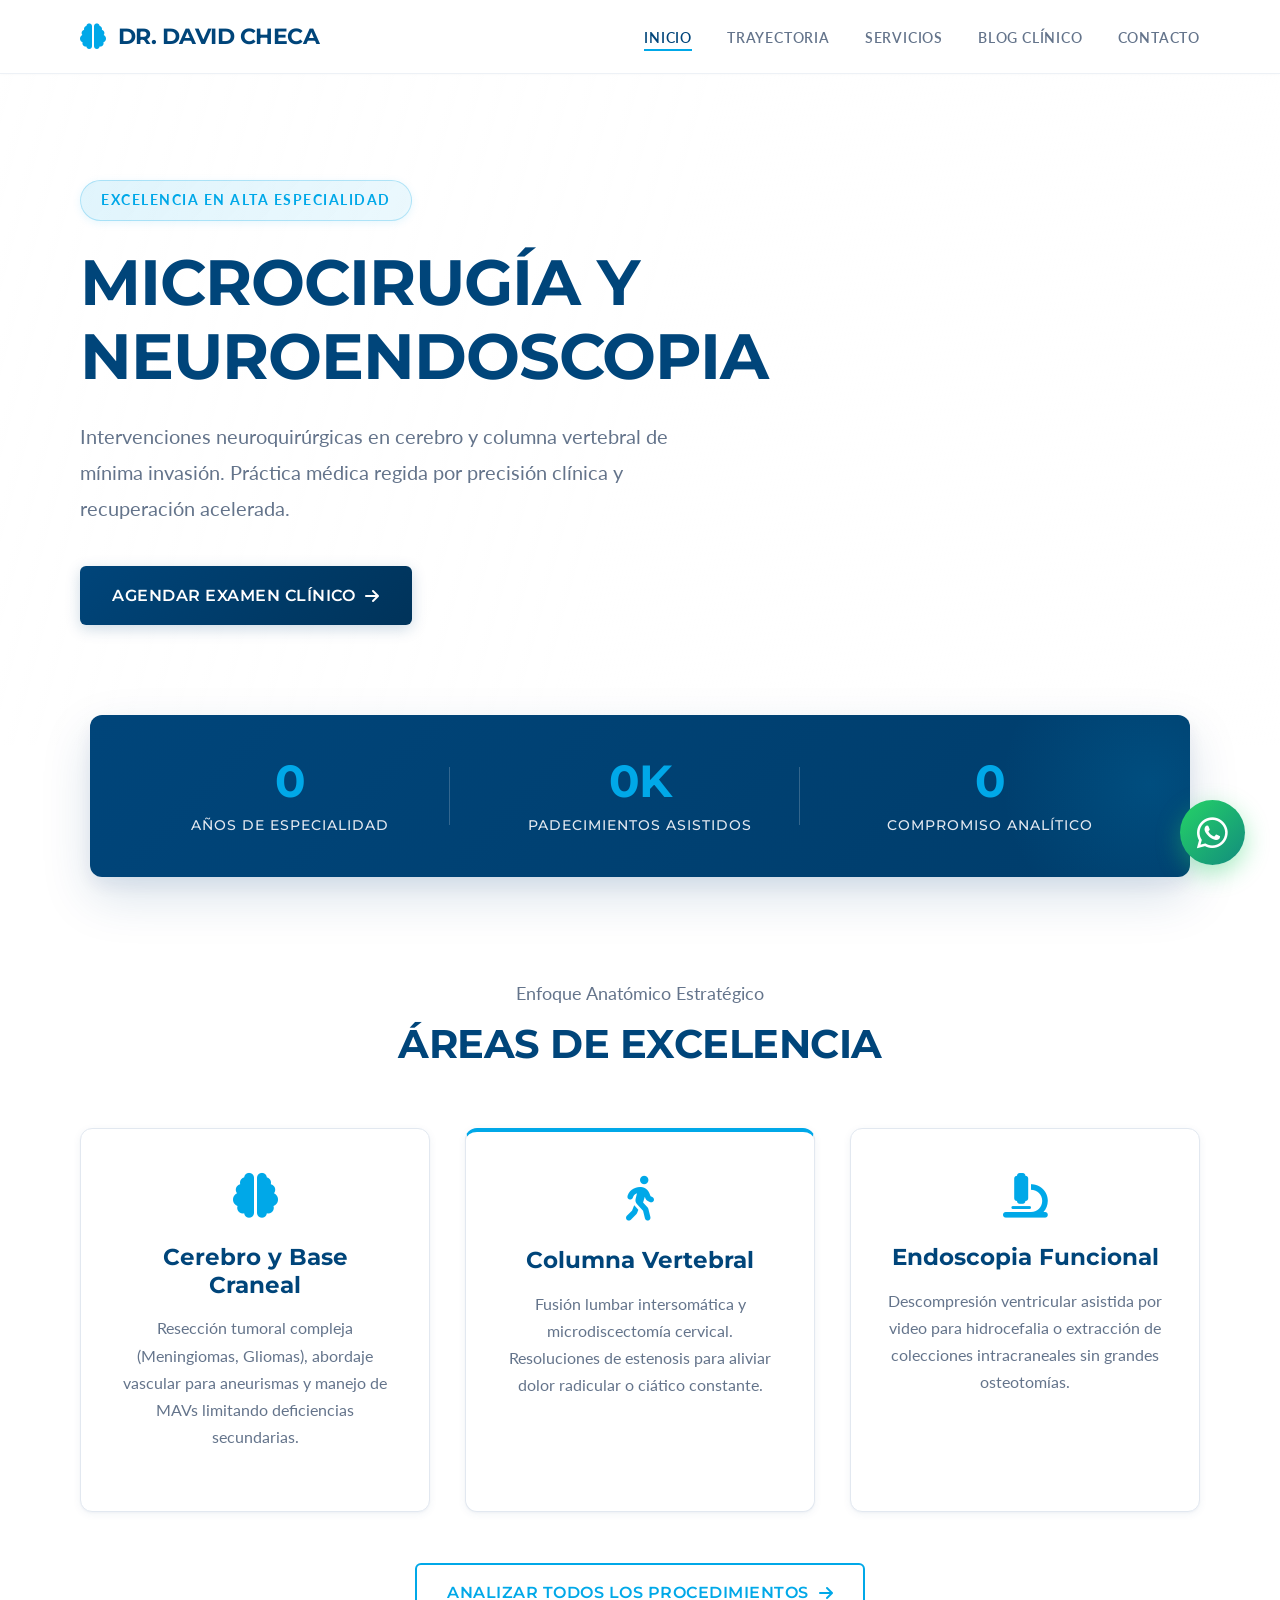
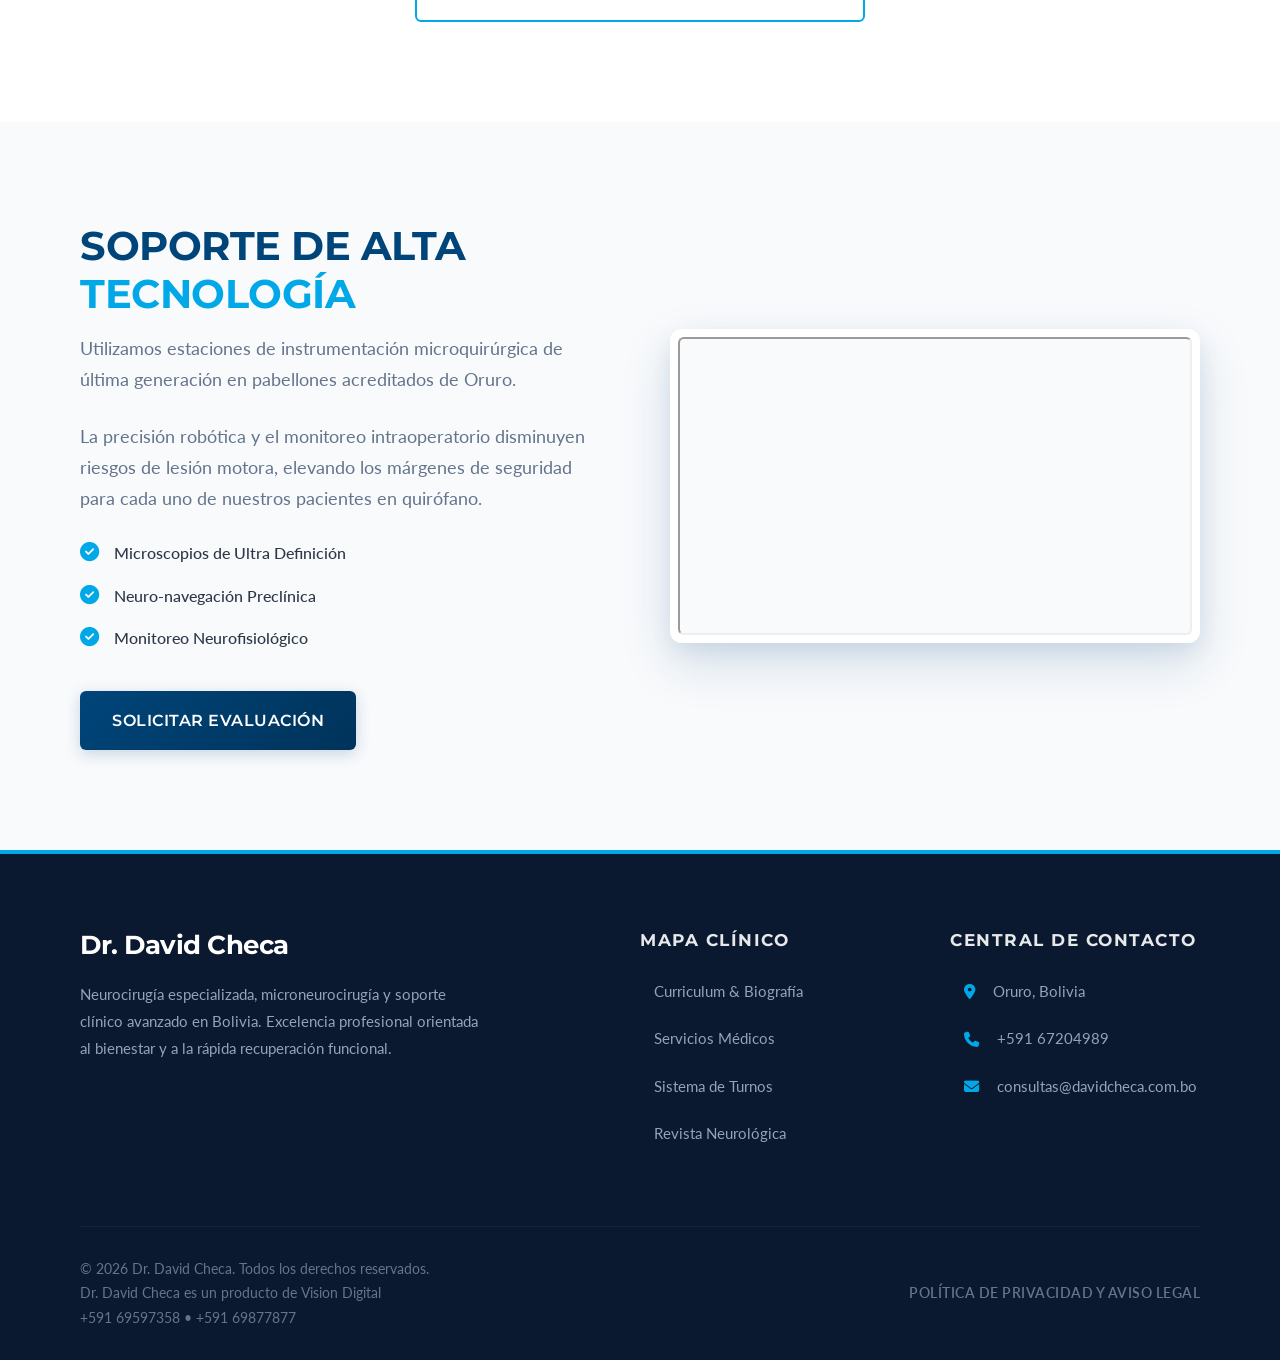
==== index.html @ 6f78ab4d "first commit" ====
<!DOCTYPE html>
<html lang="es">

<head>
    <meta charset="UTF-8">
    <meta name="viewport" content="width=device-width, initial-scale=1.0">
    <meta name="description"
        content="Dr. David Checa - Neurocirujano especialista. Microneurocirugía avanzada en Bolivia.">
    <title>Dr. David Checa | MicroNeurocirugía y Columna</title>

    <link rel="stylesheet" href="https://cdnjs.cloudflare.com/ajax/libs/font-awesome/6.4.0/css/all.min.css">
    <link rel="stylesheet" href="css/styles.css">
</head>

<body>

    <!-- MENÚ PRINCIPAL -->
    <header class="main-header">
        <div class="container header-container">
            <a href="index.html" class="logo">
                <i class="fas fa-brain"></i>
                DR. DAVID CHECA
            </a>

            <nav>
                <ul class="nav-list">
                    <li><a href="index.html" class="active">INICIO</a></li>
                    <li><a href="sobre-mi.html">TRAYECTORIA</a></li>
                    <li><a href="servicios.html">SERVICIOS</a></li>
                    <li><a href="blog.html">BLOG CLÍNICO</a></li>
                    <li><a href="contacto.html">CONTACTO</a></li>
                </ul>
            </nav>

            <button class="mobile-menu-toggle" aria-label="Abrir Menú">
                <i class="fas fa-bars"></i>
            </button>
        </div>

        <!-- MÓVIL OVERLAY -->
        <div class="mobile-nav-overlay" style="display:none;">
            <button class="mobile-menu-close"><i class="fas fa-times"></i></button>
            <a href="index.html">INICIO</a>
            <a href="sobre-mi.html">TRAYECTORIA</a>
            <a href="servicios.html">SERVICIOS</a>
            <a href="blog.html">BLOG CLÍNICO</a>
            <a href="contacto.html">CONTACTO</a>
        </div>
    </header>

    <main>
        <!-- HERO INSTITUCIONAL -->
        <section class="hero-inst">
            <div class="container">
                <div class="hero-content reveal-up">
                    <span class="hero-label">Excelencia en Alta Especialidad</span>
                    <h1 class="hero-title">MICROCIRUGÍA Y NEUROENDOSCOPIA</h1>
                    <p class="hero-text">Intervenciones neuroquirúrgicas en cerebro y columna vertebral de mínima
                        invasión. Práctica médica regida por precisión clínica y recuperación acelerada.</p>
                    <a href="contacto.html" class="btn-primary">
                        AGENDAR EXAMEN CLÍNICO <i class="fas fa-arrow-right"></i>
                    </a>
                </div>
            </div>
        </section>

        <!-- INFO BAR / METRICAS MÉDICAS -->
        <div class="info-bar reveal-up delay-100">
            <div class="container info-grid">
                <div class="info-item reveal-scale delay-100">
                    <h4 class="counter" data-target="15">0</h4>
                    <p style="text-transform: uppercase; font-size: 0.85rem; letter-spacing: 1px;">Años de Especialidad
                    </p>
                </div>
                <div class="info-item reveal-scale delay-200">
                    <h4><span class="counter" data-target="10">0</span>K</h4>
                    <p style="text-transform: uppercase; font-size: 0.85rem; letter-spacing: 1px;">Padecimientos
                        Asistidos</p>
                </div>
                <div class="info-item reveal-scale delay-300">
                    <h4 class="counter" data-target="100">0</h4>
                    <p style="text-transform: uppercase; font-size: 0.85rem; letter-spacing: 1px;">Compromiso Analítico
                    </p>
                </div>
            </div>
        </div>

        <!-- ÁREAS DE EXCELENCIA (BENTO CLEAN VERSION) -->
        <section class="section-padding">
            <div class="container">
                <p class="section-subtitle reveal-up" style="margin-bottom: 10px;">Enfoque Anatómico Estratégico</p>
                <h2 class="section-title reveal-up" style="margin-bottom: 60px;">ÁREAS DE EXCELENCIA</h2>

                <div class="card-grid">
                    <div class="medical-card reveal-up delay-100">
                        <i class="fas fa-brain"></i>
                        <h3>Cerebro y Base Craneal</h3>
                        <p>Resección tumoral compleja (Meningiomas, Gliomas), abordaje vascular para aneurismas y manejo
                            de MAVs limitando deficiencias secundarias.</p>
                    </div>

                    <div class="medical-card reveal-up delay-200" style="border-top: 4px solid var(--clr-secondary);">
                        <i class="fas fa-walking"></i>
                        <h3>Columna Vertebral</h3>
                        <p>Fusión lumbar intersomática y microdiscectomía cervical. Resoluciones de estenosis para
                            aliviar dolor radicular o ciático constante.</p>
                    </div>

                    <div class="medical-card reveal-up delay-300">
                        <i class="fas fa-microscope"></i>
                        <h3>Endoscopia Funcional</h3>
                        <p>Descompresión ventricular asistida por video para hidrocefalia o extracción de colecciones
                            intracraneales sin grandes osteotomías.</p>
                    </div>
                </div>
                <div class="text-center reveal-up delay-400" style="margin-top: 50px;">
                    <a href="servicios.html" class="btn-outline">ANALIZAR TODOS LOS PROCEDIMIENTOS <i
                            class="fas fa-arrow-right"></i></a>
                </div>
            </div>
        </section>

        <!-- PRESENTACIÓN VISUAL / VIDEO -->
        <section class="section-padding section-bg">
            <div class="container">
                <div class="grid-2">
                    <div class="reveal-right">
                        <h2 class="section-title" style="text-align: left;">SOPORTE DE ALTA<br><span
                                class="text-primary">TECNOLOGÍA</span></h2>
                        <p style="color: var(--clr-text-muted); font-size: 1.15rem; margin-bottom: 25px;">Utilizamos
                            estaciones de instrumentación microquirúrgica de última generación en pabellones acreditados
                            de Oruro.</p>
                        <p style="color: var(--clr-text-muted); font-size: 1.15rem; margin-bottom: 25px;">La precisión
                            robótica y el monitoreo intraoperatorio disminuyen riesgos de lesión motora, elevando los
                            márgenes de seguridad para cada uno de nuestros pacientes en quirófano.</p>
                        <ul style="list-style: none; margin-bottom: 40px; font-weight: 500;">
                            <li style="margin-bottom: 15px; display:flex; gap:15px; align-items:center;"><i
                                    class="fas fa-check-circle"
                                    style="color: var(--clr-secondary); font-size:1.2rem;"></i>Microscopios de Ultra
                                Definición</li>
                            <li style="margin-bottom: 15px; display:flex; gap:15px; align-items:center;"><i
                                    class="fas fa-check-circle"
                                    style="color: var(--clr-secondary); font-size:1.2rem;"></i>Neuro-navegación
                                Preclínica</li>
                            <li style="margin-bottom: 15px; display:flex; gap:15px; align-items:center;"><i
                                    class="fas fa-check-circle"
                                    style="color: var(--clr-secondary); font-size:1.2rem;"></i>Monitoreo
                                Neurofisiológico</li>
                        </ul>
                        <a href="contacto.html" class="btn-primary">SOLICITAR EVALUACIÓN</a>
                    </div>
                    <div class="video-wrapper reveal-left delay-200">
                        <iframe src="https://www.youtube.com/embed/dQw4w9WgXcQ?si=abcdefgh"
                            title="Clínica Neurológica Dr. David Checa"
                            allow="accelerometer; autoplay; clipboard-write; encrypted-media; gyroscope; picture-in-picture"
                            allowfullscreen></iframe>
                    </div>
                </div>
            </div>
        </section>

    </main>

    <!-- FOOTER INSTITUCIONAL -->
    <footer class="main-footer">
        <div class="container">
            <div class="footer-grid">
                <div class="footer-brand reveal-up">
                    <h3>Dr. David Checa</h3>
                    <p>Neurocirugía especializada, microneurocirugía y soporte clínico avanzado en Bolivia. Excelencia
                        profesional orientada al bienestar y a la rápida recuperación funcional.</p>
                </div>
                <div class="reveal-up delay-100">
                    <h4 class="footer-title">MAPA CLÍNICO</h4>
                    <ul class="footer-links">
                        <li><a href="sobre-mi.html">Curriculum & Biografía</a></li>
                        <li><a href="servicios.html">Servicios Médicos</a></li>
                        <li><a href="contacto.html">Sistema de Turnos</a></li>
                        <li><a href="blog.html">Revista Neurológica</a></li>
                    </ul>
                </div>
                <div class="reveal-up delay-200">
                    <h4 class="footer-title">CENTRAL DE CONTACTO</h4>
                    <ul class="footer-links">
                        <li><a href="contacto.html"><i class="fas fa-map-marker-alt"
                                    style="color: var(--clr-secondary); margin-right: 10px;"></i> Oruro, Bolivia</a>
                        </li>
                        <li><a href="tel:+59167204989"><i class="fas fa-phone"
                                    style="color: var(--clr-secondary); margin-right: 10px;"></i> +591 67204989</a></li>
                        <li><a href="mailto:consultas@davidcheca.com.bo"><i class="fas fa-envelope"
                                    style="color: var(--clr-secondary); margin-right: 10px;"></i>
                                consultas@davidcheca.com.bo</a></li>
                    </ul>
                </div>
            </div>

            <div class="footer-bottom">
                <div>
                    © 2026 Dr. David Checa. Todos los derechos reservados.<br>
                    Dr. David Checa es un producto de Vision Digital<br>
                    +591 69597358 • +591 69877877
                </div>
                <div>
                    <a href="aviso-legal.html">POLÍTICA DE PRIVACIDAD Y AVISO LEGAL</a>
                </div>
            </div>
        </div>
    </footer>

    <!-- WHATSAPP FLOATING BUTTON (PRD Format) -->
    <a href="https://wa.me/59167204989?text=Hola%20Dr.%20Checa%2C%20quisiera%20agendar%20una%20consulta."
        class="wa-float reveal-scale delay-400" target="_blank" rel="noopener noreferrer">
        <i class="fab fa-whatsapp"></i>
    </a>

    <script src="js/main.js"></script>
</body>

</html>
---- css/styles.css ----
/* ==========================================================================
   TEMA MÉDICO INSTITUCIONAL PREMIUM - DR. DAVID CHECA
   (Mejorado visualmente: Animaciones sutiles, sombras refinadas, microinteracciones)
   ========================================================================== */

@import url('https://fonts.googleapis.com/css2?family=Montserrat:wght@400;500;600;700&family=Lato:wght@400;500;700&display=swap');

:root {
    --clr-primary: #00457A;
    /* Azul Marino Médico */
    --clr-primary-dark: #00335A;
    --clr-secondary: #00A8E8;
    /* Celeste de acento */
    --clr-secondary-hover: #0092C8;
    --clr-bg: #FFFFFF;
    --clr-surface: #F8FAFC;
    /* Gris/azulado ultra sutil */
    --clr-text: #2D3748;
    --clr-text-muted: #64748B;
    --clr-border: #E2E8F0;

    --font-heading: 'Montserrat', sans-serif;
    --font-body: 'Lato', sans-serif;

    --radius-sm: 6px;
    --radius-md: 12px;
    --radius-lg: 24px;

    /* Sombras más refinadas y premium */
    --shadow-sm: 0 2px 8px rgba(0, 69, 122, 0.06), 0 1px 3px rgba(0, 69, 122, 0.04);
    --shadow-md: 0 10px 30px rgba(0, 69, 122, 0.1), 0 4px 12px rgba(0, 69, 122, 0.06);
    --shadow-lg: 0 20px 50px rgba(0, 69, 122, 0.15), 0 8px 20px rgba(0, 69, 122, 0.08);
    --shadow-glow: 0 0 40px rgba(0, 168, 232, 0.15), 0 0 80px rgba(0, 168, 232, 0.08);

    --transition-fast: 0.2s ease;
    --transition-smooth: 0.4s cubic-bezier(0.16, 1, 0.3, 1);
    --transition-bounce: 0.5s cubic-bezier(0.34, 1.56, 0.64, 1);
}

* {
    margin: 0;
    padding: 0;
    box-sizing: border-box;
}

body {
    font-family: var(--font-body);
    background-color: var(--clr-bg);
    color: var(--clr-text);
    line-height: 1.7;
    -webkit-font-smoothing: antialiased;
    -moz-osx-font-smoothing: grayscale;
}

h1,
h2,
h3,
h4 {
    font-family: var(--font-heading);
    font-weight: 700;
    color: #1A202C;
    line-height: 1.2;
}

a {
    text-decoration: none;
    color: inherit;
    transition: var(--transition-fast);
}

p {
    margin-bottom: 1rem;
    color: var(--clr-text-muted);
}

.container {
    max-width: 1200px;
    margin: 0 auto;
    padding: 0 40px;
}

.text-primary {
    color: var(--clr-secondary);
}

.text-center {
    text-align: center;
}

/* Header */
.main-header {
    position: fixed;
    top: 0;
    left: 0;
    width: 100%;
    z-index: 1000;
    background: rgba(255, 255, 255, 0.92);
    backdrop-filter: blur(20px) saturate(180%);
    -webkit-backdrop-filter: blur(20px) saturate(180%);
    border-bottom: 1px solid rgba(226, 232, 240, 0.6);
    padding: 18px 0;
    transition: var(--transition-smooth);
    box-shadow: 0 1px 3px rgba(0, 0, 0, 0.02);
}

.main-header.scrolled {
    padding: 12px 0;
    box-shadow: var(--shadow-sm);
    background: rgba(255, 255, 255, 0.98);
}

.header-container {
    display: flex;
    justify-content: space-between;
    align-items: center;
}

.logo {
    display: flex;
    align-items: center;
    gap: 12px;
    font-family: var(--font-heading);
    font-weight: 700;
    font-size: 1.35rem;
    color: var(--clr-primary);
    letter-spacing: -0.5px;
}

.logo i {
    color: var(--clr-secondary);
    font-size: 1.6rem;
    transition: var(--transition-bounce);
}

.logo:hover i {
    transform: scale(1.1) rotate(5deg);
}

.nav-list {
    display: flex;
    gap: 35px;
    list-style: none;
}

.nav-list a {
    font-weight: 600;
    font-size: 0.9rem;
    color: var(--clr-text-muted);
    text-transform: uppercase;
    letter-spacing: 0.8px;
    position: relative;
    padding: 5px 0;
}

.nav-list a::after {
    content: '';
    position: absolute;
    bottom: 0;
    left: 0;
    width: 0%;
    height: 2px;
    background-color: var(--clr-secondary);
    transition: var(--transition-smooth);
}

.nav-list a:hover,
.nav-list a.active {
    color: var(--clr-primary);
}

.nav-list a:hover::after,
.nav-list a.active::after {
    width: 100%;
}

.mobile-menu-toggle {
    display: none;
    background: none;
    border: none;
    font-size: 1.5rem;
    color: var(--clr-primary);
    cursor: pointer;
    transition: color 0.3s;
}

.mobile-menu-toggle:hover {
    color: var(--clr-secondary);
}

/* Mobile Nav Overlay */
.mobile-nav-overlay {
    display: none;
    position: fixed;
    top: 0;
    left: 0;
    width: 100%;
    height: 100vh;
    background: rgba(255, 255, 255, 0.98);
    backdrop-filter: blur(15px);
    -webkit-backdrop-filter: blur(15px);
    z-index: 2000;
    flex-direction: column;
    justify-content: center;
    align-items: center;
    opacity: 0;
    transition: opacity 0.3s ease;
}

.mobile-nav-overlay.show {
    opacity: 1;
}

.mobile-menu-close {
    position: absolute;
    top: 30px;
    right: 30px;
    background: none;
    border: none;
    font-size: 2rem;
    color: var(--clr-primary);
    cursor: pointer;
    transition: transform 0.3s;
}

.mobile-menu-close:hover {
    transform: rotate(90deg) scale(1.1);
    color: var(--clr-secondary);
}

.mobile-nav-overlay a {
    font-family: var(--font-heading);
    font-size: 1.5rem;
    color: var(--clr-text);
    margin-bottom: 25px;
    font-weight: 600;
    text-transform: uppercase;
    letter-spacing: 1px;
    transition: var(--transition-smooth);
}

.mobile-nav-overlay a:hover {
    color: var(--clr-secondary);
    transform: translateX(10px);
}

/* Buttons */
.btn-primary {
    background: linear-gradient(135deg, var(--clr-primary) 0%, var(--clr-primary-dark) 100%);
    color: #FFF;
    padding: 16px 32px;
    border-radius: var(--radius-sm);
    font-weight: 600;
    display: inline-flex;
    align-items: center;
    justify-content: center;
    gap: 10px;
    transition: var(--transition-smooth);
    font-family: var(--font-heading);
    letter-spacing: 0.5px;
    border: none;
    cursor: pointer;
    box-shadow: 0 4px 15px rgba(0, 69, 122, 0.2);
    position: relative;
    overflow: hidden;
}

.btn-primary::before {
    content: '';
    position: absolute;
    top: 0;
    left: -100%;
    width: 100%;
    height: 100%;
    background: linear-gradient(90deg, transparent, rgba(255, 255, 255, 0.2), transparent);
    transition: left 0.5s ease;
}

.btn-primary:hover::before {
    left: 100%;
}

.btn-primary:hover {
    transform: translateY(-3px);
    box-shadow: 0 8px 25px rgba(0, 69, 122, 0.3);
    background: linear-gradient(135deg, var(--clr-primary-dark) 0%, #002240 100%);
}

.btn-primary:active {
    transform: translateY(-1px);
}

.btn-outline {
    border: 2px solid var(--clr-secondary);
    color: var(--clr-secondary);
    padding: 14px 30px;
    border-radius: var(--radius-sm);
    font-weight: 600;
    display: inline-flex;
    align-items: center;
    justify-content: center;
    gap: 10px;
    transition: var(--transition-smooth);
    font-family: var(--font-heading);
    letter-spacing: 0.5px;
    background: transparent;
    cursor: pointer;
}

.btn-outline:hover {
    background: var(--clr-secondary);
    color: #FFF;
    transform: translateY(-3px);
    box-shadow: 0 8px 25px rgba(0, 168, 232, 0.25);
}

/* Sections */
.section-padding {
    padding: 100px 0;
}

.section-bg {
    background-color: var(--clr-surface);
}

.section-title {
    font-size: 2.5rem;
    text-align: center;
    margin-bottom: 15px;
    color: var(--clr-primary);
    text-transform: uppercase;
    letter-spacing: -0.5px;
}

.section-subtitle {
    text-align: center;
    max-width: 700px;
    margin: 0 auto 60px;
    color: var(--clr-text-muted);
    font-size: 1.15rem;
    line-height: 1.8;
}

/* Hero */
.hero-inst {
    padding: 180px 0 120px;
    background: linear-gradient(105deg, rgba(255, 255, 255, 0.98) 0%, rgba(255, 255, 255, 0.85) 50%, rgba(255, 255, 255, 0.1) 100%), url('https://images.unsplash.com/photo-1551076805-e1869033e561?auto=format&fit=crop&q=80') center/cover fixed;
    position: relative;
}

.hero-content {
    max-width: 700px;
    position: relative;
    z-index: 2;
}

.hero-label {
    display: inline-block;
    padding: 8px 20px;
    background: linear-gradient(135deg, rgba(0, 168, 232, 0.12) 0%, rgba(0, 168, 232, 0.08) 100%);
    color: var(--clr-secondary);
    font-weight: 700;
    font-size: 0.85rem;
    border-radius: 30px;
    margin-bottom: 25px;
    text-transform: uppercase;
    letter-spacing: 1.5px;
    border: 1px solid rgba(0, 168, 232, 0.25);
    box-shadow: 0 2px 8px rgba(0, 168, 232, 0.1);
    animation: float 3s ease-in-out infinite;
}

@keyframes float {
    0%, 100% { transform: translateY(0); }
    50% { transform: translateY(-5px); }
}

.hero-title {
    font-size: clamp(2.5rem, 5vw, 4rem);
    line-height: 1.15;
    margin-bottom: 25px;
    color: var(--clr-primary);
    letter-spacing: -1px;
}

.hero-text {
    font-size: 1.25rem;
    margin-bottom: 40px;
    color: var(--clr-text-muted);
    font-weight: 400;
    line-height: 1.8;
    max-width: 600px;
}

/* Grid Layouts */
.grid-2 {
    display: grid;
    grid-template-columns: 1fr 1fr;
    gap: 60px;
    align-items: center;
}

.card-grid {
    display: grid;
    grid-template-columns: repeat(auto-fit, minmax(320px, 1fr));
    gap: 35px;
}

/* Metrics Bar */
.info-bar {
    background: linear-gradient(135deg, var(--clr-primary) 0%, #003d6b 100%);
    padding: 40px 0;
    color: #FFF;
    margin-top: -30px;
    position: relative;
    z-index: 10;
    border-radius: var(--radius-md);
    box-shadow: var(--shadow-lg);
    max-width: 1100px;
    margin-left: auto;
    margin-right: auto;
    overflow: hidden;
}

.info-bar::before {
    content: '';
    position: absolute;
    top: -50%;
    right: -10%;
    width: 300px;
    height: 300px;
    background: radial-gradient(circle, rgba(0, 168, 232, 0.15) 0%, transparent 70%);
    border-radius: 50%;
    animation: pulse-glow 4s ease-in-out infinite;
}

@keyframes pulse-glow {
    0%, 100% { transform: scale(1); opacity: 0.5; }
    50% { transform: scale(1.1); opacity: 0.8; }
}

.info-grid {
    display: grid;
    grid-template-columns: repeat(3, 1fr);
    gap: 30px;
    text-align: center;
}

.info-item {
    position: relative;
}

.info-item:not(:last-child)::after {
    content: '';
    position: absolute;
    right: 0;
    top: 15%;
    height: 70%;
    width: 1px;
    background: rgba(255, 255, 255, 0.2);
}

.info-item h4 {
    color: var(--clr-secondary);
    font-size: 2.8rem;
    margin-bottom: 5px;
    font-weight: 700;
    letter-spacing: -1px;
}

.info-item p {
    color: #E2E8F0;
    margin: 0;
    font-weight: 500;
    font-family: var(--font-heading);
}

/* Cards (Bento/Medical) */
.medical-card {
    background: #FFF;
    border: 1px solid var(--clr-border);
    border-radius: var(--radius-md);
    padding: 45px 35px;
    text-align: center;
    box-shadow: var(--shadow-sm);
    transition: var(--transition-smooth);
    position: relative;
    overflow: hidden;
}

.medical-card::after {
    content: '';
    position: absolute;
    top: 0;
    left: 0;
    width: 100%;
    height: 100%;
    background: linear-gradient(135deg, rgba(0, 168, 232, 0.03) 0%, transparent 50%);
    opacity: 0;
    transition: opacity 0.4s ease;
    pointer-events: none;
}

.medical-card:hover::after {
    opacity: 1;
}

.medical-card::before {
    content: '';
    position: absolute;
    top: 0;
    left: 0;
    width: 100%;
    height: 4px;
    background: var(--clr-secondary);
    transform: scaleX(0);
    transform-origin: left;
    transition: transform 0.4s ease;
}

.medical-card:hover {
    transform: translateY(-10px) scale(1.02);
    border-color: rgba(0, 168, 232, 0.3);
    box-shadow: var(--shadow-lg), var(--shadow-glow);
}

.medical-card:hover::before {
    transform: scaleX(1);
}

.medical-card i {
    font-size: 2.8rem;
    color: var(--clr-secondary);
    margin-bottom: 25px;
    transition: var(--transition-bounce);
    display: inline-block;
}

.medical-card:hover i {
    transform: scale(1.15);
    color: var(--clr-primary);
}

.medical-card h3 {
    font-size: 1.45rem;
    margin-bottom: 15px;
    color: var(--clr-primary);
}

/* Form & Contact */
.form-card {
    background: #FFF;
    padding: 50px;
    border-radius: var(--radius-md);
    box-shadow: var(--shadow-md);
    border: 1px solid var(--clr-border);
}

.form-group {
    margin-bottom: 25px;
    text-align: left;
}

.form-group label {
    display: block;
    font-weight: 600;
    margin-bottom: 8px;
    color: var(--clr-primary);
    font-size: 0.85rem;
    text-transform: uppercase;
    letter-spacing: 0.5px;
}

.form-group input,
.form-group textarea,
.form-group select {
    width: 100%;
    padding: 16px;
    border: 1px solid var(--clr-border);
    border-radius: var(--radius-sm);
    font-family: var(--font-body);
    font-size: 1rem;
    color: var(--clr-text);
    background-color: var(--clr-surface);
    transition: var(--transition-fast);
}

.form-group input:focus,
.form-group textarea:focus,
.form-group select:focus {
    outline: none;
    border-color: var(--clr-secondary);
    background-color: #FFF;
    box-shadow: 0 0 0 4px rgba(0, 168, 232, 0.1), 0 4px 12px rgba(0, 168, 232, 0.08);
    transform: translateY(-2px);
}

/* Info Blocks */
.contact-info-block {
    display: flex;
    gap: 20px;
    margin-bottom: 35px;
    align-items: flex-start;
    padding: 20px;
    border-radius: var(--radius-sm);
    transition: var(--transition-smooth);
    background: transparent;
}

.contact-info-block:hover {
    background: rgba(0, 168, 232, 0.03);
    transform: translateX(8px);
}

.contact-info-block:hover {
    transform: translateX(5px);
}

.contact-info-block i {
    font-size: 1.8rem;
    color: var(--clr-secondary);
    margin-top: 3px;
    background: rgba(0, 168, 232, 0.1);
    padding: 15px;
    border-radius: 50%;
}

.contact-info-block h4 {
    font-size: 1.15rem;
    margin-bottom: 5px;
    color: var(--clr-primary);
}

/* FAQ Accordion */
.faq-item {
    border: 1px solid var(--clr-border);
    margin-bottom: 15px;
    border-radius: var(--radius-sm);
    background: #FFF;
    transition: var(--transition-fast);
    overflow: hidden;
}

.faq-item:hover {
    border-color: var(--clr-secondary);
    box-shadow: var(--shadow-sm);
}

.faq-item.active {
    border-color: var(--clr-secondary);
}

.faq-question {
    width: 100%;
    background: none;
    padding: 22px 25px;
    text-align: left;
    border: none;
    font-weight: 600;
    font-family: var(--font-heading);
    font-size: 1.1rem;
    color: var(--clr-primary);
    cursor: pointer;
    display: flex;
    justify-content: space-between;
    align-items: center;
    transition: var(--transition-fast);
}

.faq-question:hover {
    color: var(--clr-secondary);
}

.faq-answer {
    padding: 0 25px;
    max-height: 0;
    overflow: hidden;
    transition: max-height 0.4s cubic-bezier(0.16, 1, 0.3, 1), padding 0.4s ease;
    opacity: 0;
}

.faq-answer p {
    padding-bottom: 25px;
    color: var(--clr-text-muted);
    margin: 0;
}

.faq-item.active .faq-answer {
    opacity: 1;
    padding-top: 10px;
}

/* Video Wrapper */
.video-wrapper {
    position: relative;
    padding-bottom: 56.25%;
    height: 0;
    border-radius: var(--radius-md);
    overflow: hidden;
    box-shadow: var(--shadow-lg);
    border: 8px solid #FFF;
    transition: var(--transition-smooth);
}

.video-wrapper:hover {
    transform: scale(1.02);
    box-shadow: var(--shadow-lg), 0 0 60px rgba(0, 168, 232, 0.12);
}

.video-wrapper iframe {
    position: absolute;
    top: 0;
    left: 0;
    width: 100%;
    height: 100%;
    border-radius: var(--radius-sm);
}

/* Footer */
.main-footer {
    background: #0A192F;
    color: #FFF;
    padding: 80px 0 30px;
    font-size: 0.95rem;
    position: relative;
    overflow: hidden;
}

.main-footer::before {
    content: '';
    position: absolute;
    top: 0;
    left: 0;
    width: 100%;
    height: 4px;
    background: var(--clr-secondary);
}

.footer-grid {
    display: grid;
    grid-template-columns: 2fr 1fr 1fr;
    gap: 60px;
    margin-bottom: 60px;
}

.footer-brand h3 {
    font-family: var(--font-heading);
    font-size: 1.6rem;
    color: #FFF;
    margin-bottom: 20px;
    letter-spacing: -0.5px;
}

.footer-brand p {
    color: #94A3B8;
    max-width: 400px;
    line-height: 1.8;
}

.footer-title {
    font-family: var(--font-heading);
    font-size: 1.05rem;
    margin-bottom: 25px;
    color: #FFF;
    text-transform: uppercase;
    letter-spacing: 1.5px;
    opacity: 0.9;
}

.footer-links {
    list-style: none;
}

.footer-links li {
    margin-bottom: 15px;
}

.footer-links a {
    color: #94A3B8;
    transition: var(--transition-smooth);
    display: inline-flex;
    align-items: center;
    gap: 8px;
}

.footer-links a::before {
    content: '›';
    color: var(--clr-secondary);
    font-size: 1.2rem;
    font-weight: bold;
    transform: translateX(-5px);
    opacity: 0;
    transition: var(--transition-smooth);
}

.footer-links a:hover {
    color: #FFF;
    transform: translateX(5px);
}

.footer-links a:hover::before {
    opacity: 1;
    transform: translateX(0);
}

.footer-bottom {
    border-top: 1px solid rgba(255, 255, 255, 0.05);
    padding-top: 30px;
    display: flex;
    justify-content: space-between;
    align-items: center;
    color: #64748B;
    font-size: 0.85rem;
    line-height: 1.8;
}

.footer-bottom a {
    color: #64748B;
    font-weight: 600;
    letter-spacing: 0.5px;
    transition: color 0.3s;
}

.footer-bottom a:hover {
    color: var(--clr-secondary);
}

/* Calendly */
.calendly-inline-widget {
    border: 1px solid var(--clr-border);
    border-radius: var(--radius-md);
    background: #fff;
    box-shadow: var(--shadow-md);
    transition: var(--transition-smooth);
}

.calendly-inline-widget:hover {
    box-shadow: var(--shadow-lg);
}

/* Floating WhatsApp */
.wa-float {
    position: fixed;
    bottom: 35px;
    right: 35px;
    background: linear-gradient(135deg, #25D366 0%, #128C7E 100%);
    color: #FFF;
    width: 65px;
    height: 65px;
    border-radius: 50%;
    display: flex;
    justify-content: center;
    align-items: center;
    font-size: 2.2rem;
    box-shadow: 0 8px 25px rgba(37, 211, 102, 0.4), 0 0 0 0 rgba(37, 211, 102, 0.4);
    z-index: 1000;
    transition: var(--transition-bounce);
    animation: pulse-ring 2s cubic-bezier(0.455, 0.03, 0.515, 0.955) infinite;
}

@keyframes pulse-ring {
    0% { box-shadow: 0 8px 25px rgba(37, 211, 102, 0.4), 0 0 0 0 rgba(37, 211, 102, 0.4); }
    50% { box-shadow: 0 8px 25px rgba(37, 211, 102, 0.4), 0 0 0 15px rgba(37, 211, 102, 0); }
    100% { box-shadow: 0 8px 25px rgba(37, 211, 102, 0.4), 0 0 0 0 rgba(37, 211, 102, 0); }
}

.wa-float:hover {
    transform: scale(1.15) rotate(-10deg);
    color: #FFF;
}

.wa-float:active {
    transform: scale(1);
}

/* Helpers & Page Headers */
.page-header {
    background: linear-gradient(to right, var(--clr-surface), #FFFFFF);
    padding: 180px 0 90px;
    text-align: center;
    border-bottom: 1px solid var(--clr-border);
    position: relative;
    overflow: hidden;
}

.page-header::after {
    content: '';
    position: absolute;
    bottom: -20px;
    right: -5%;
    width: 400px;
    height: 400px;
    background: radial-gradient(circle, rgba(0, 168, 232, 0.05) 0%, transparent 70%);
    border-radius: 50%;
    pointer-events: none;
}

.page-header h1 {
    font-size: 3rem;
    color: var(--clr-primary);
    margin-bottom: 20px;
    letter-spacing: -1px;
}

.page-header p {
    color: var(--clr-text-muted);
    font-size: 1.2rem;
    max-width: 650px;
    margin: 0 auto;
}

.blog-date {
    display: block;
    color: var(--clr-secondary);
    font-size: 0.8rem;
    font-weight: 700;
    margin-bottom: 12px;
    letter-spacing: 1.5px;
    text-transform: uppercase;
}

/* ==========================================================================
      CLASES DE ANIMACIÓN (TIPO REVEAL - INTERSECTION OBSERVER)
      ========================================================================== */
.reveal-up {
    opacity: 0;
    transform: translateY(40px);
    transition: opacity 0.8s cubic-bezier(0.16, 1, 0.3, 1), transform 0.8s cubic-bezier(0.16, 1, 0.3, 1);
    will-change: opacity, transform;
}

.reveal-left {
    opacity: 0;
    transform: translateX(-40px);
    transition: opacity 0.8s cubic-bezier(0.16, 1, 0.3, 1), transform 0.8s cubic-bezier(0.16, 1, 0.3, 1);
}

.reveal-right {
    opacity: 0;
    transform: translateX(40px);
    transition: opacity 0.8s cubic-bezier(0.16, 1, 0.3, 1), transform 0.8s cubic-bezier(0.16, 1, 0.3, 1);
}

.reveal-scale {
    opacity: 0;
    transform: scale(0.95);
    transition: opacity 0.8s cubic-bezier(0.16, 1, 0.3, 1), transform 0.8s cubic-bezier(0.16, 1, 0.3, 1);
}

.reveal-visible {
    opacity: 1;
    transform: translate(0) scale(1);
}

.delay-100 {
    transition-delay: 0.1s;
}

.delay-200 {
    transition-delay: 0.2s;
}

.delay-300 {
    transition-delay: 0.3s;
}

.delay-400 {
    transition-delay: 0.4s;
}

/* Media Queries */
@media (max-width: 900px) {

    .grid-2,
    .footer-grid,
    .info-grid {
        grid-template-columns: 1fr;
    }

    .info-item:not(:last-child)::after {
        display: none;
    }

    .info-bar {
        margin: 20px 20px 0;
        border-radius: var(--radius-md);
        padding: 30px;
    }

    .mobile-menu-toggle {
        display: block;
    }

    .nav-list {
        display: none;
    }

    .hero-title {
        font-size: 2.2rem;
    }

    .section-title {
        font-size: 2.1rem;
    }

    .page-header h1 {
        font-size: 2.2rem;
    }

    .footer-bottom {
        flex-direction: column;
        text-align: center;
        gap: 15px;
    }

    .container {
        padding: 0 20px;
    }

    .section-padding {
        padding: 60px 0;
    }

    .hero-inst {
        padding: 140px 0 80px;
    }

    .card-grid {
        grid-template-columns: 1fr;
    }

    .medical-card {
        padding: 35px 25px;
    }

    .form-card {
        padding: 30px 20px;
    }

    .wa-float {
        bottom: 20px;
        right: 20px;
        width: 55px;
        height: 55px;
        font-size: 1.8rem;
    }
}

/* Mejoras adicionales de accesibilidad y UX */
*:focus-visible {
    outline: 2px solid var(--clr-secondary);
    outline-offset: 3px;
}

button {
    cursor: pointer;
}

img {
    max-width: 100%;
    height: auto;
    display: block;
}

/* Animación de carga suave */
body {
    animation: fadeIn 0.5s ease-in;
}

@keyframes fadeIn {
    from { opacity: 0; }
    to { opacity: 1; }
}

/* Mejora de selección de texto */
::selection {
    background-color: rgba(0, 168, 232, 0.2);
    color: var(--clr-primary);
}

::-moz-selection {
    background-color: rgba(0, 168, 232, 0.2);
    color: var(--clr-primary);
}

/* Scrollbar personalizado */
::-webkit-scrollbar {
    width: 10px;
}

::-webkit-scrollbar-track {
    background: var(--clr-surface);
}

::-webkit-scrollbar-thumb {
    background: var(--clr-secondary);
    border-radius: 5px;
}

::-webkit-scrollbar-thumb:hover {
    background: var(--clr-secondary-hover);
}
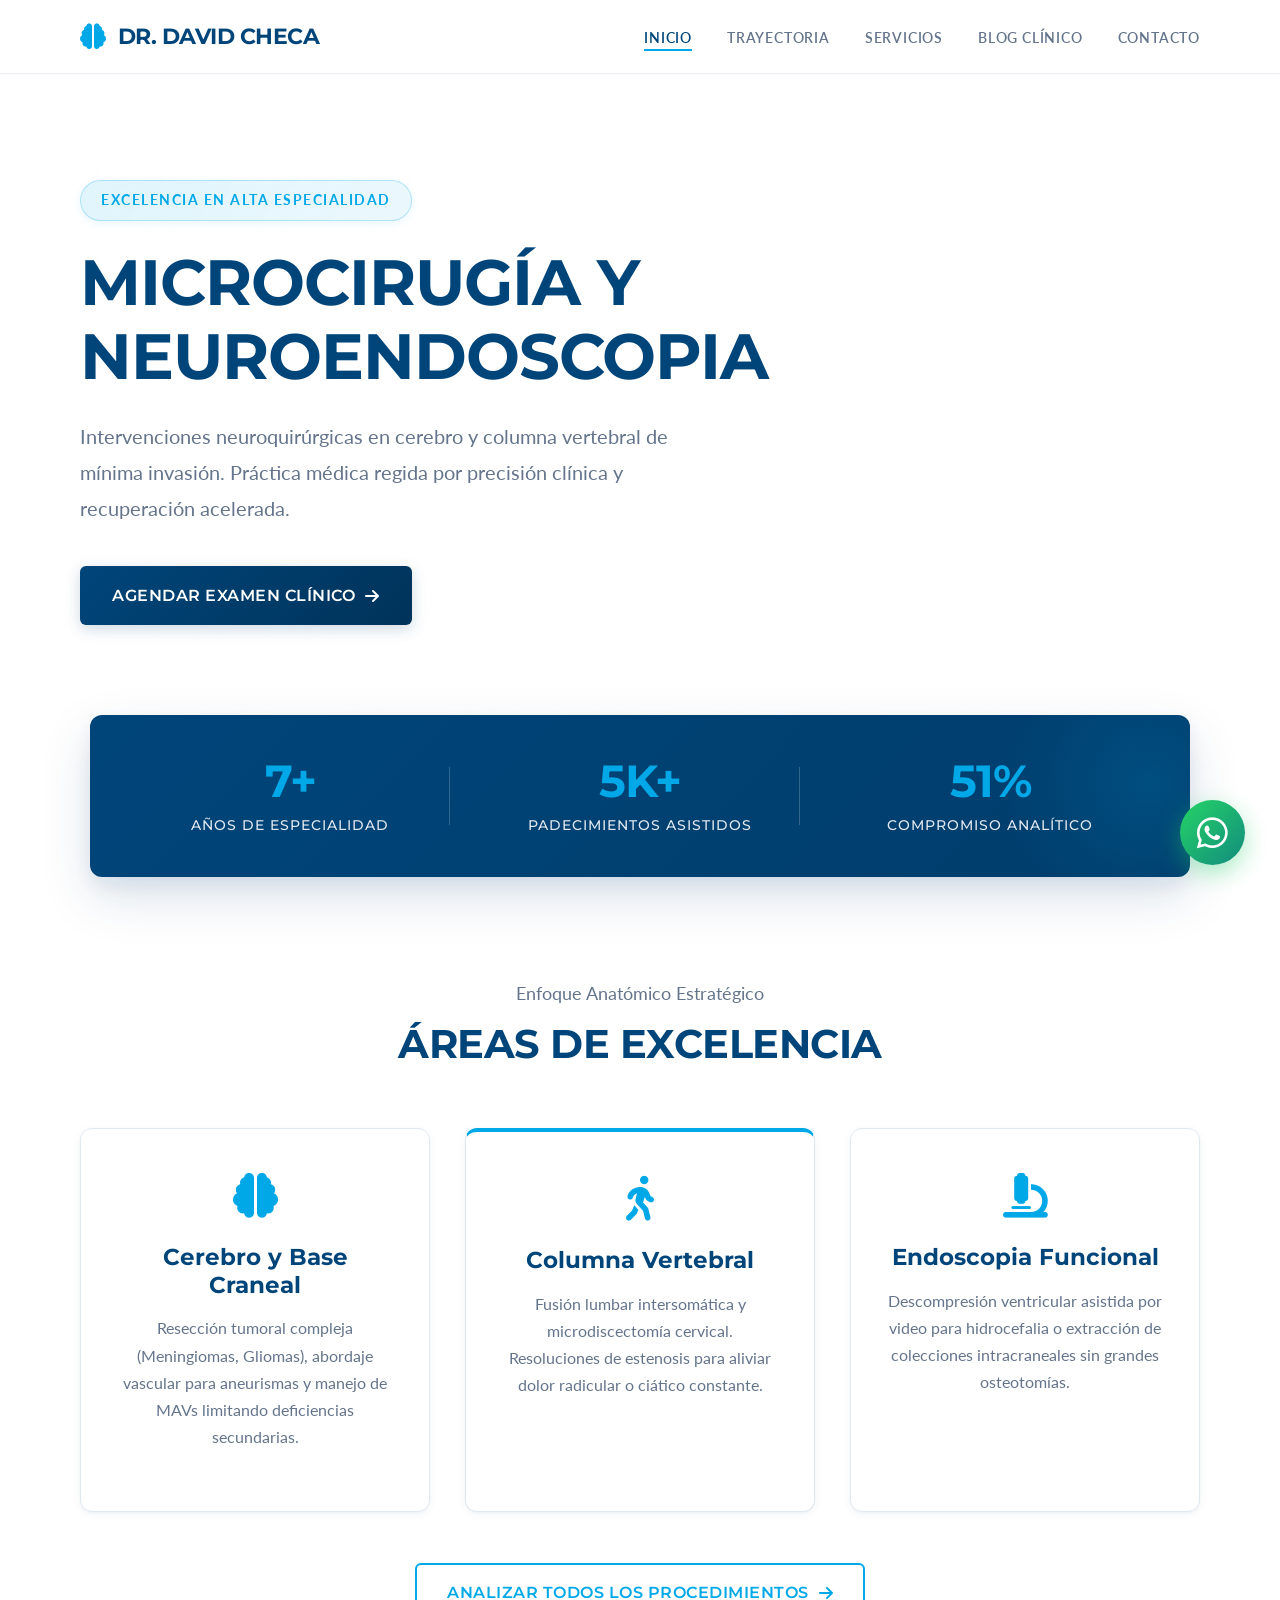
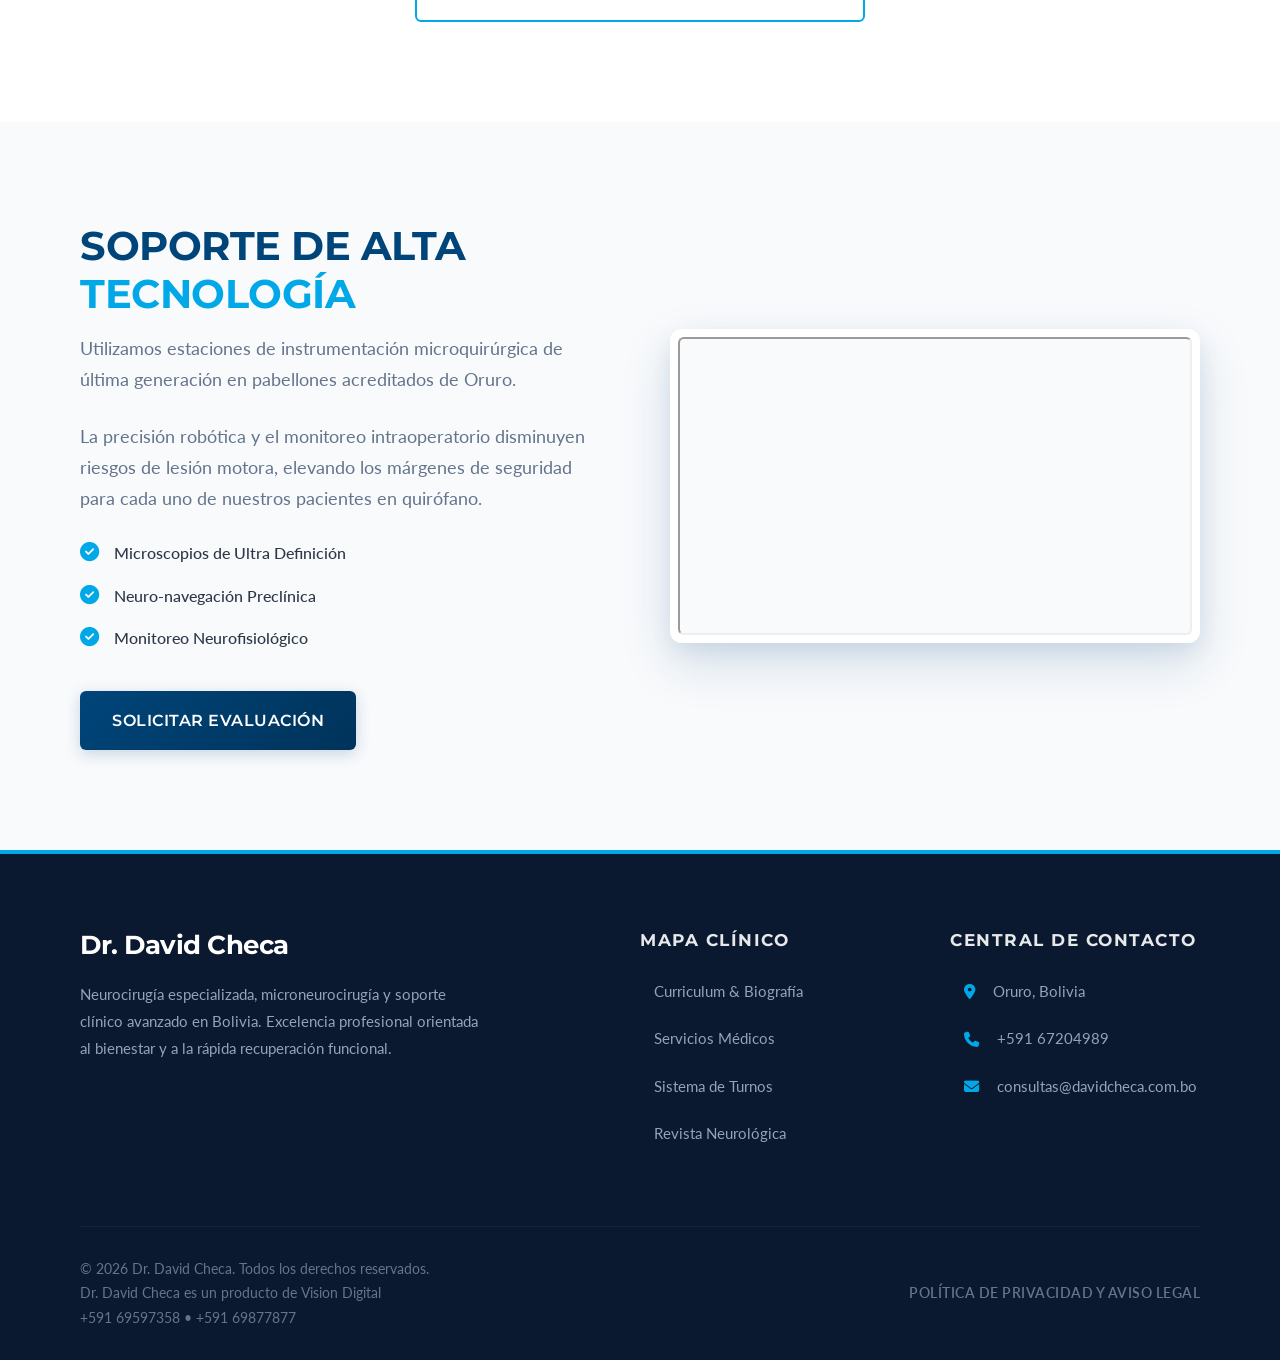
==== commit b668c94c: "feat: Implementar mejoras premium - contador animado, partículas interactivas y chat en vivo" ====
--- a/index.html
+++ b/index.html
@@ -51,6 +51,7 @@
     <main>
         <!-- HERO INSTITUCIONAL -->
         <section class="hero-inst">
+            <canvas id="particles-canvas"></canvas>
             <div class="container">
                 <div class="hero-content reveal-up">
                     <span class="hero-label">Excelencia en Alta Especialidad</span>
@@ -68,17 +69,17 @@
         <div class="info-bar reveal-up delay-100">
             <div class="container info-grid">
                 <div class="info-item reveal-scale delay-100">
-                    <h4 class="counter" data-target="15">0</h4>
+                    <h4><span class="counter" data-target="15" data-suffix="+">0</span></h4>
                     <p style="text-transform: uppercase; font-size: 0.85rem; letter-spacing: 1px;">Años de Especialidad
                     </p>
                 </div>
                 <div class="info-item reveal-scale delay-200">
-                    <h4><span class="counter" data-target="10">0</span>K</h4>
+                    <h4><span class="counter" data-target="10" data-suffix="K+">0</span></h4>
                     <p style="text-transform: uppercase; font-size: 0.85rem; letter-spacing: 1px;">Padecimientos
                         Asistidos</p>
                 </div>
                 <div class="info-item reveal-scale delay-300">
-                    <h4 class="counter" data-target="100">0</h4>
+                    <h4><span class="counter" data-target="100" data-suffix="%">0</span></h4>
                     <p style="text-transform: uppercase; font-size: 0.85rem; letter-spacing: 1px;">Compromiso Analítico
                     </p>
                 </div>
@@ -209,10 +210,34 @@
 
     <!-- WHATSAPP FLOATING BUTTON (PRD Format) -->
     <a href="https://wa.me/59167204989?text=Hola%20Dr.%20Checa%2C%20quisiera%20agendar%20una%20consulta."
-        class="wa-float reveal-scale delay-400" target="_blank" rel="noopener noreferrer">
+        class="wa-float reveal-scale delay-400" target="_blank" rel="noopener noreferrer" aria-label="Contactar por WhatsApp">
         <i class="fab fa-whatsapp"></i>
     </a>
 
+    <!-- CHAT EN VIVO (Tawk.to) -->
+    <!--Start of Tawk.to Script-->
+    <script type="text/javascript">
+        var Tawk_API=Tawk_API||{}, Tawk_LoadStart=new Date();
+        (function(){
+            var s1=document.createElement("script"),s0=document.getElementsByTagName("script")[0];
+            s1.async=true;
+            s1.src='https://embed.tawk.to/YOUR_TAWK_ID/default';
+            s1.charset='UTF-8';
+            s1.setAttribute('crossorigin','*');
+            s0.parentNode.insertBefore(s1,s0);
+        })();
+        
+        // Personalización del widget
+        Tawk_API.onLoad = function(){
+            Tawk_API.setAttributes({
+                'name'  : 'Visitante',
+                'email' : '',
+                'hash'  : ''
+            }, function(error){});
+        };
+    </script>
+    <!--End of Tawk.to Script-->
+
     <script src="js/main.js"></script>
 </body>
 
--- a/css/styles.css
+++ b/css/styles.css
@@ -345,6 +345,18 @@
     padding: 180px 0 120px;
     background: linear-gradient(105deg, rgba(255, 255, 255, 0.98) 0%, rgba(255, 255, 255, 0.85) 50%, rgba(255, 255, 255, 0.1) 100%), url('https://images.unsplash.com/photo-1551076805-e1869033e561?auto=format&fit=crop&q=80') center/cover fixed;
     position: relative;
+    overflow: hidden;
+}
+
+#particles-canvas {
+    position: absolute;
+    top: 0;
+    left: 0;
+    width: 100%;
+    height: 100%;
+    pointer-events: none;
+    z-index: 1;
+    opacity: 0.6;
 }
 
 .hero-content {
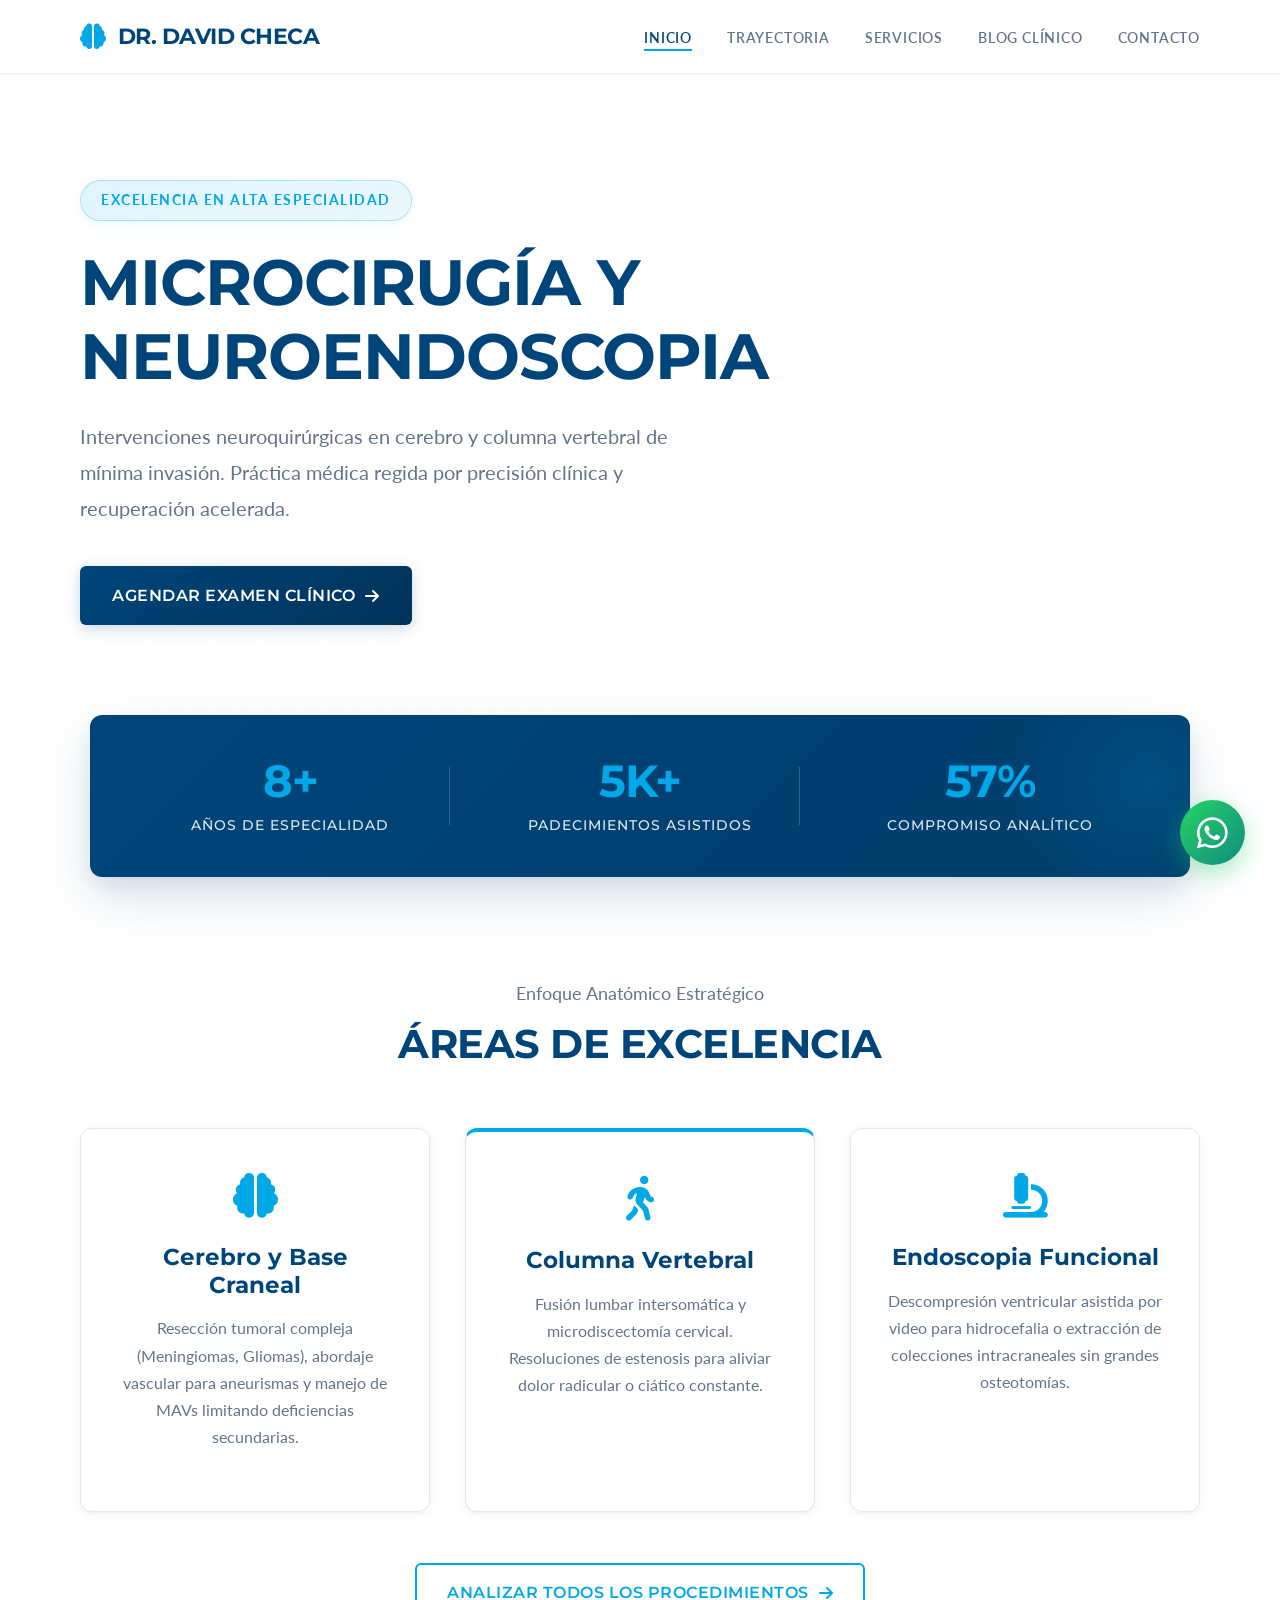
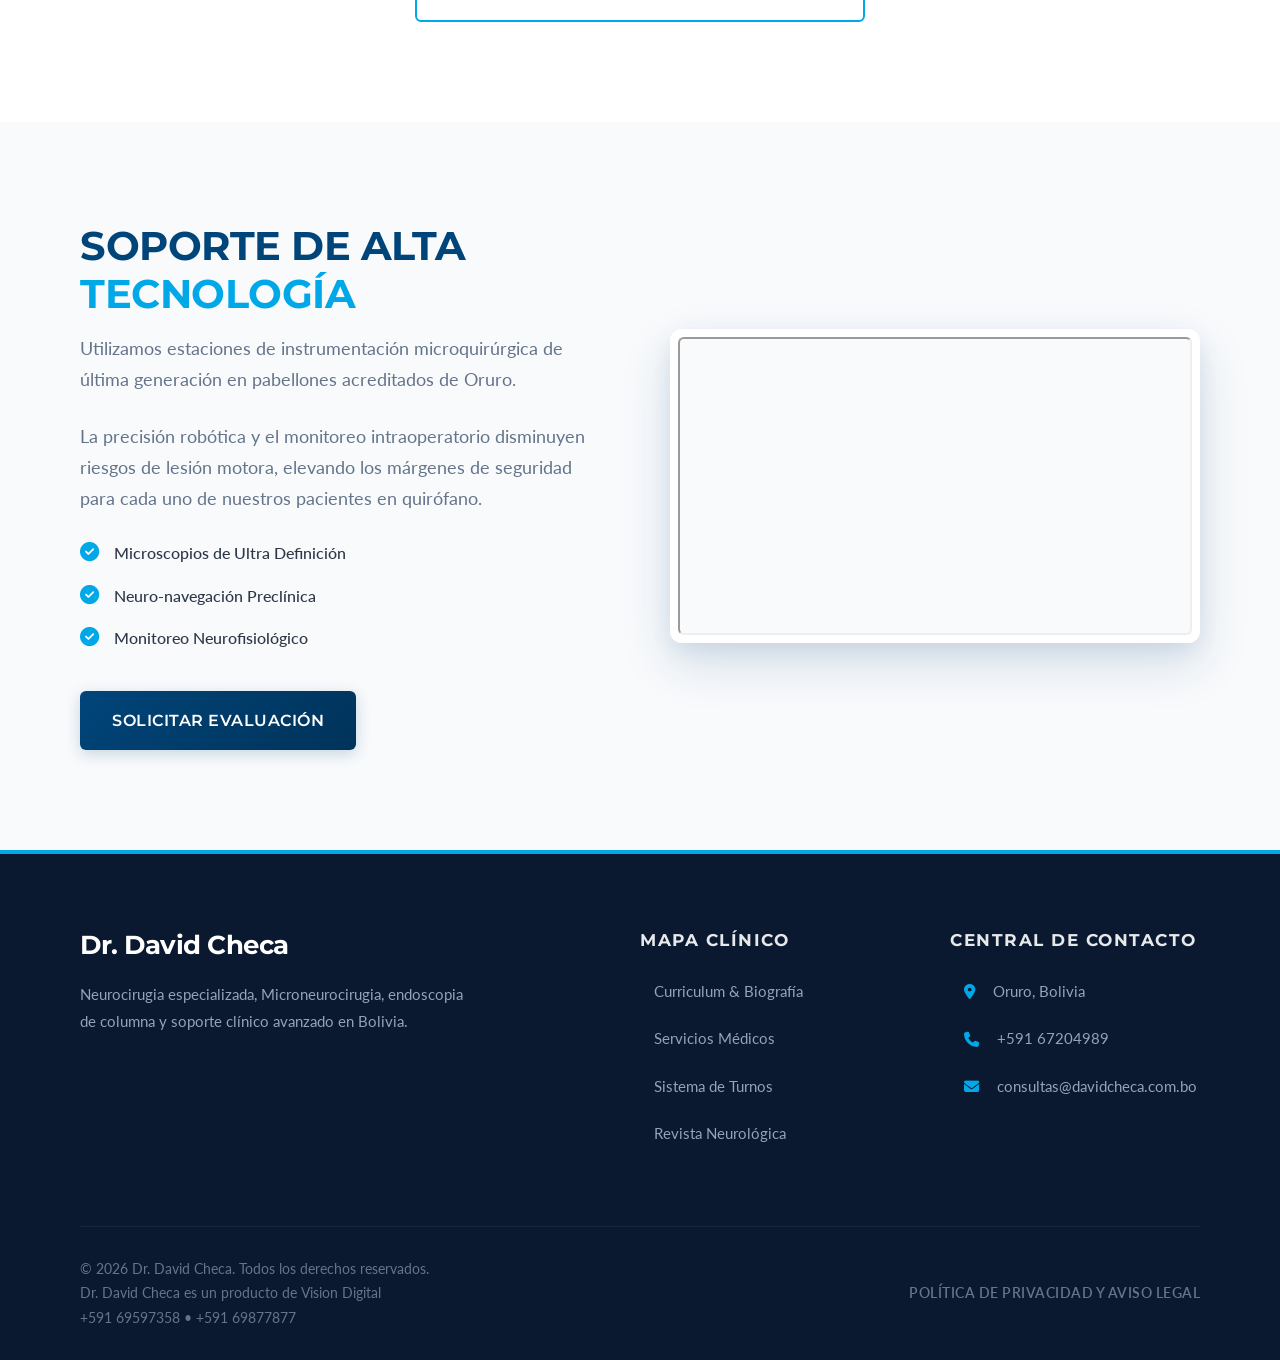
==== commit 0dc1f6c5: "feat: Actualizar descripción footer y reordenar secciones de servicios" ====
--- a/index.html
+++ b/index.html
@@ -168,8 +168,7 @@
             <div class="footer-grid">
                 <div class="footer-brand reveal-up">
                     <h3>Dr. David Checa</h3>
-                    <p>Neurocirugía especializada, microneurocirugía y soporte clínico avanzado en Bolivia. Excelencia
-                        profesional orientada al bienestar y a la rápida recuperación funcional.</p>
+                    <p>Neurocirugia especializada, Microneurocirugia, endoscopia de columna y soporte clínico avanzado en Bolivia.</p>
                 </div>
                 <div class="reveal-up delay-100">
                     <h4 class="footer-title">MAPA CLÍNICO</h4>
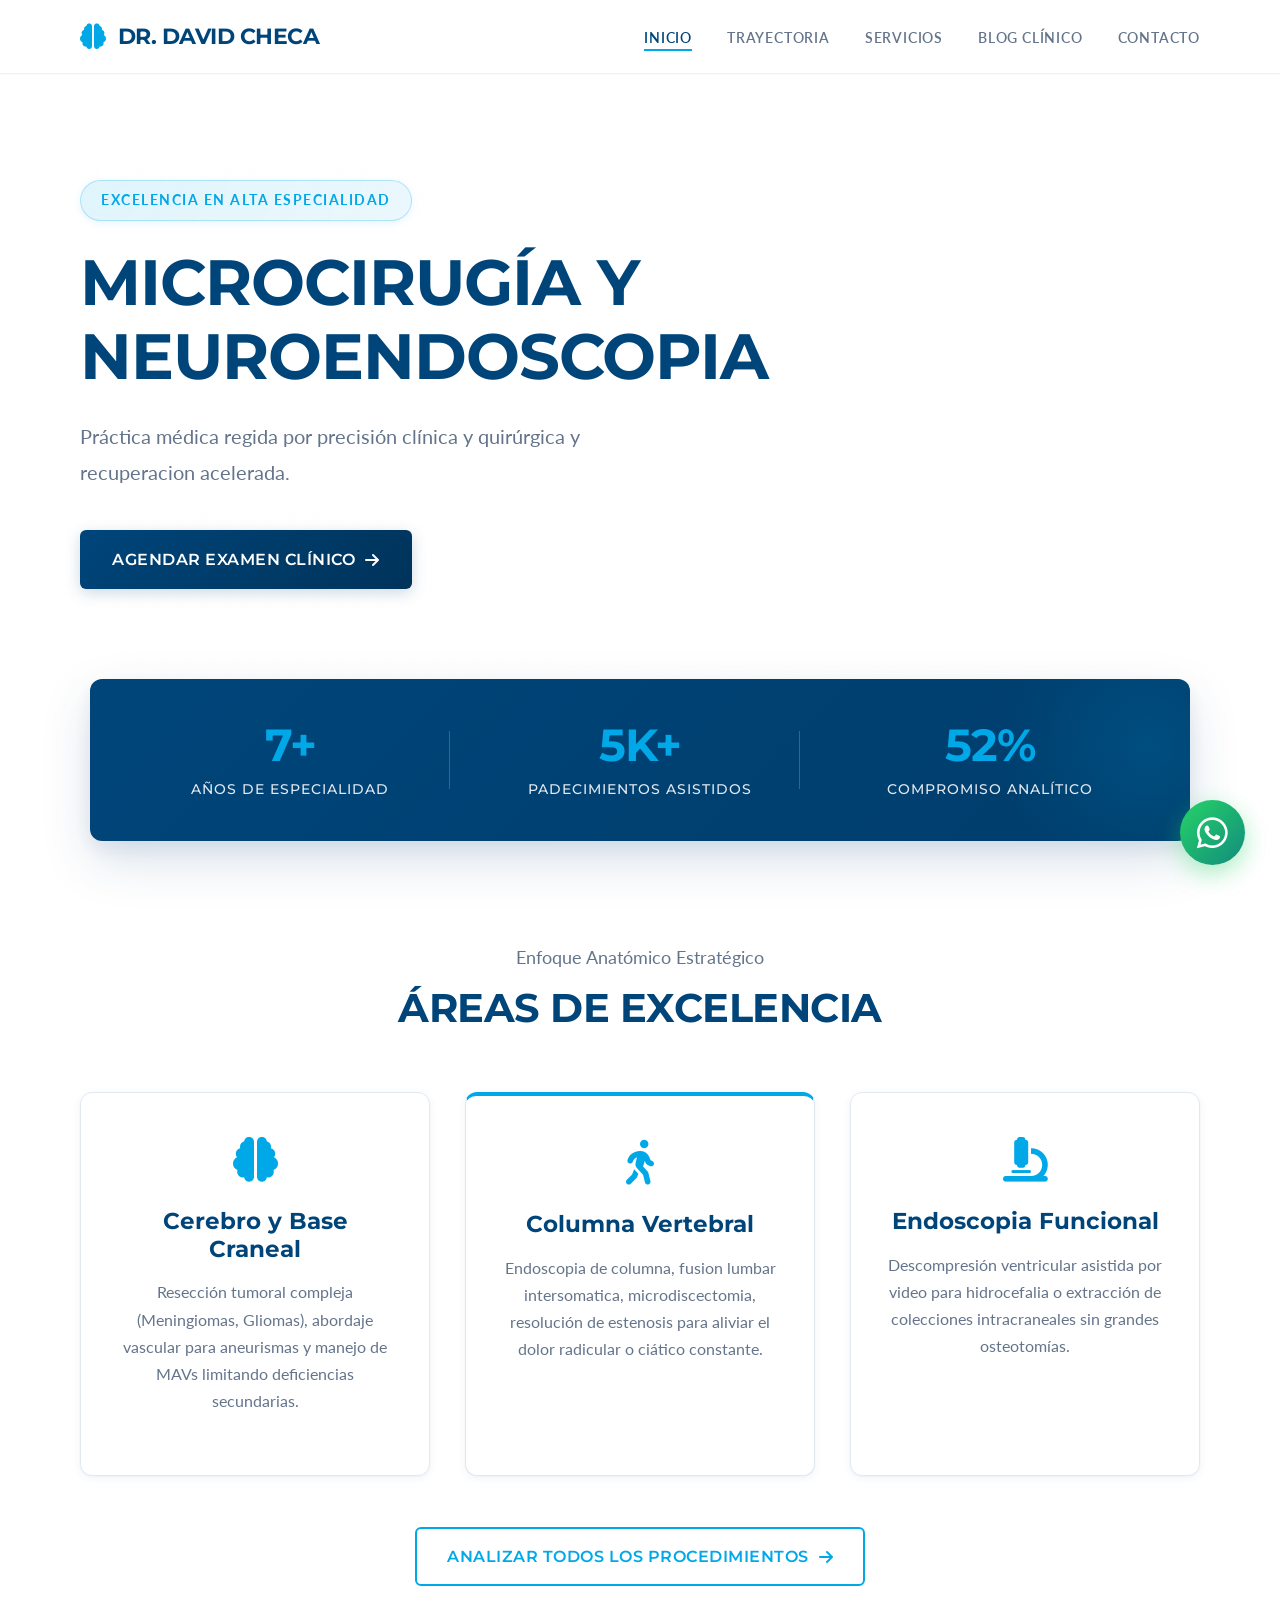
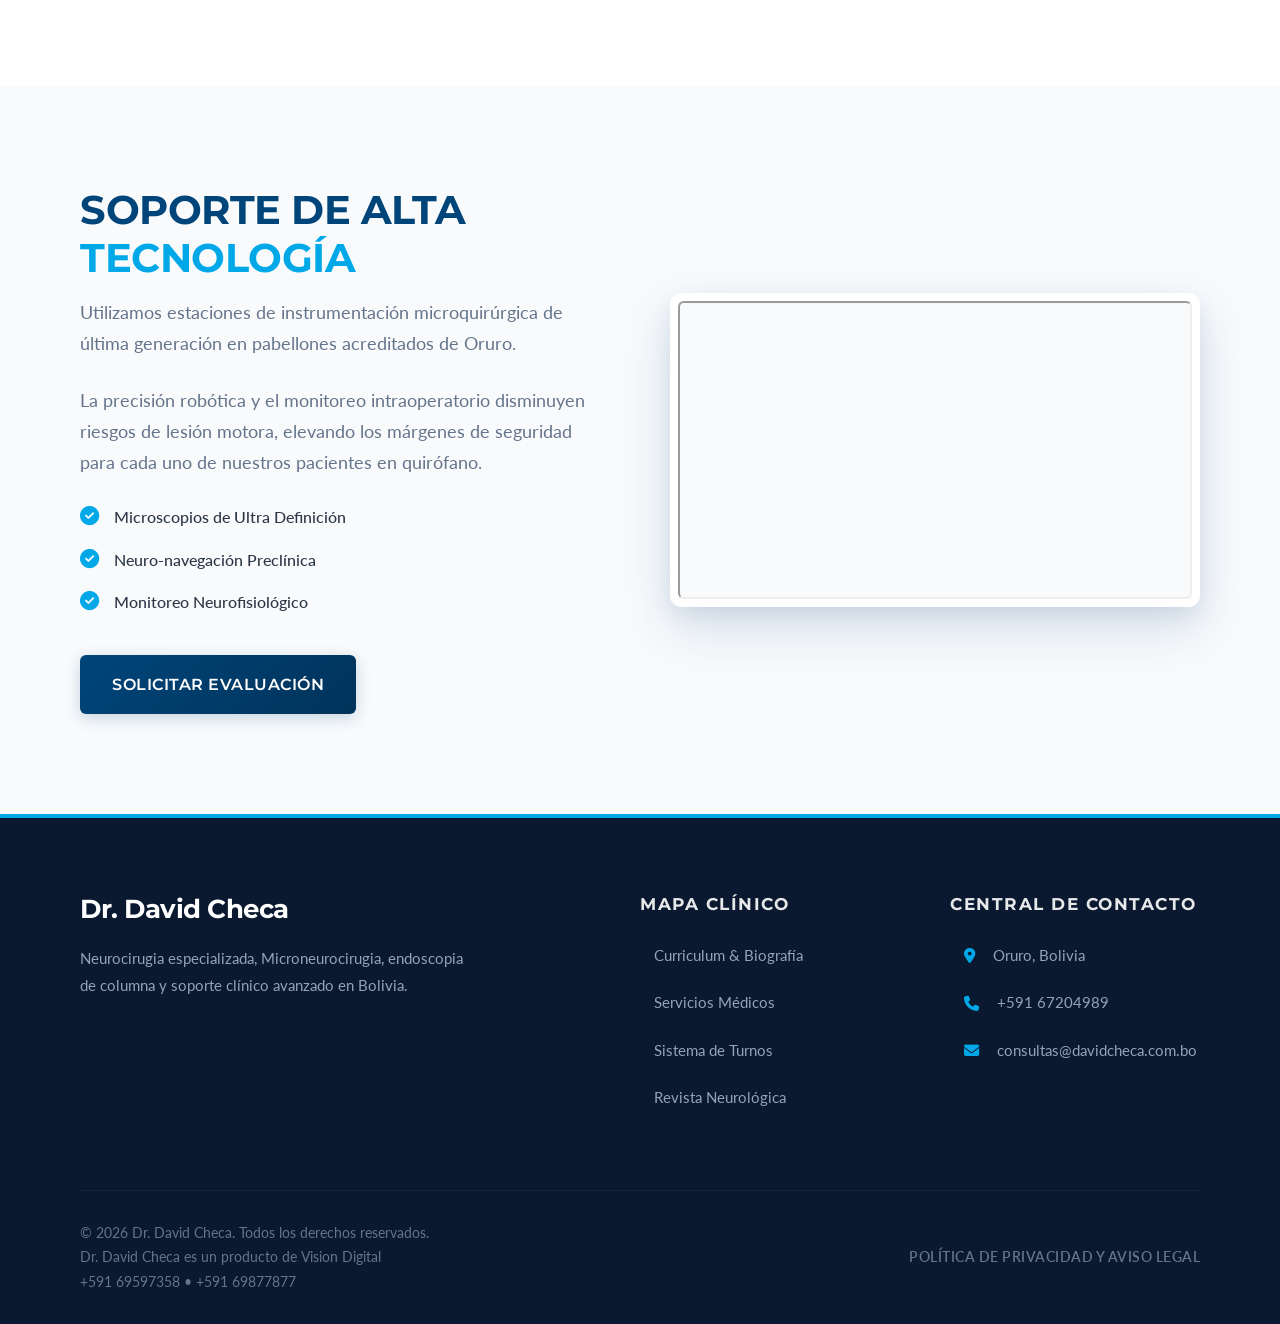
==== commit 95329b30: "feat: Actualizar textos en módulos de inicio y servicios" ====
--- a/index.html
+++ b/index.html
@@ -56,8 +56,7 @@
                 <div class="hero-content reveal-up">
                     <span class="hero-label">Excelencia en Alta Especialidad</span>
                     <h1 class="hero-title">MICROCIRUGÍA Y NEUROENDOSCOPIA</h1>
-                    <p class="hero-text">Intervenciones neuroquirúrgicas en cerebro y columna vertebral de mínima
-                        invasión. Práctica médica regida por precisión clínica y recuperación acelerada.</p>
+                    <p class="hero-text">Práctica médica regida por precisión clínica y quirúrgica y recuperacion acelerada.</p>
                     <a href="contacto.html" class="btn-primary">
                         AGENDAR EXAMEN CLÍNICO <i class="fas fa-arrow-right"></i>
                     </a>
@@ -103,8 +102,7 @@
                     <div class="medical-card reveal-up delay-200" style="border-top: 4px solid var(--clr-secondary);">
                         <i class="fas fa-walking"></i>
                         <h3>Columna Vertebral</h3>
-                        <p>Fusión lumbar intersomática y microdiscectomía cervical. Resoluciones de estenosis para
-                            aliviar dolor radicular o ciático constante.</p>
+                        <p>Endoscopia de columna, fusion lumbar intersomatica, microdiscectomia, resolución de estenosis para aliviar el dolor radicular o ciático constante.</p>
                     </div>
 
                     <div class="medical-card reveal-up delay-300">
